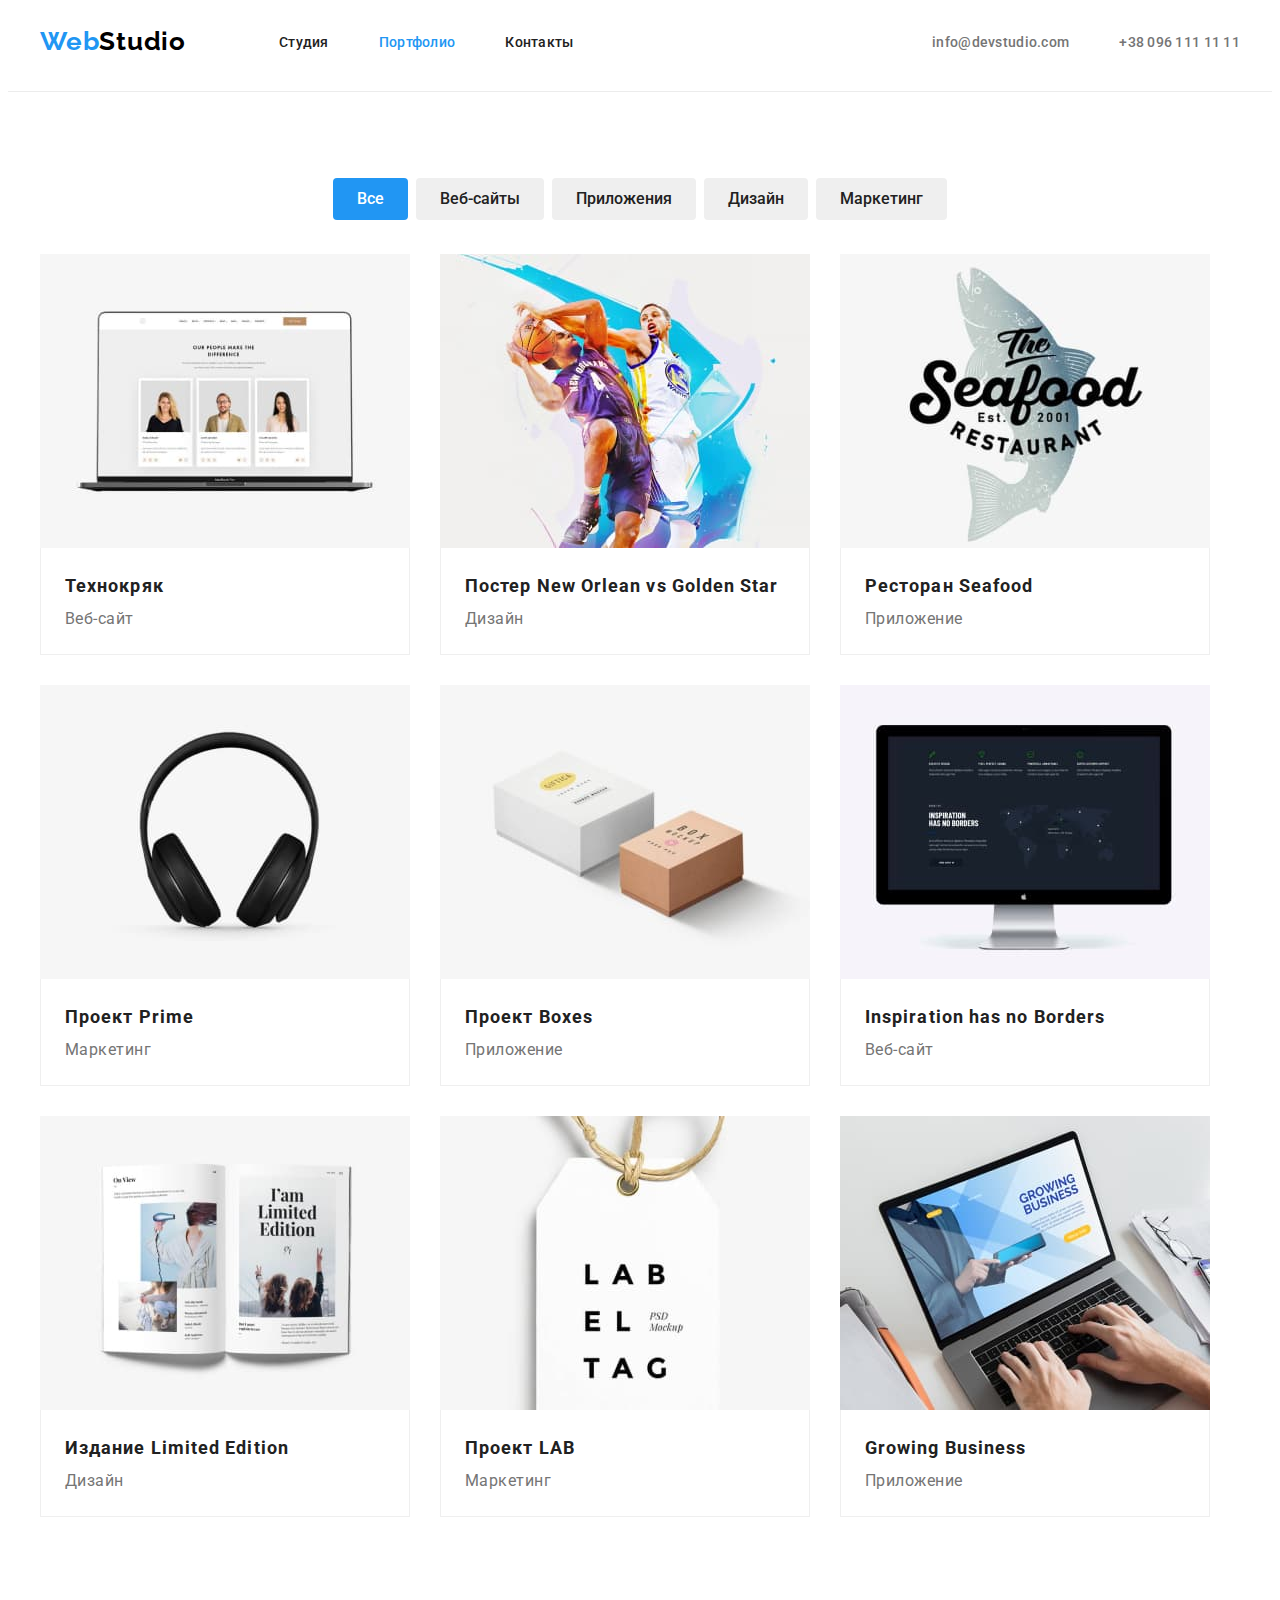
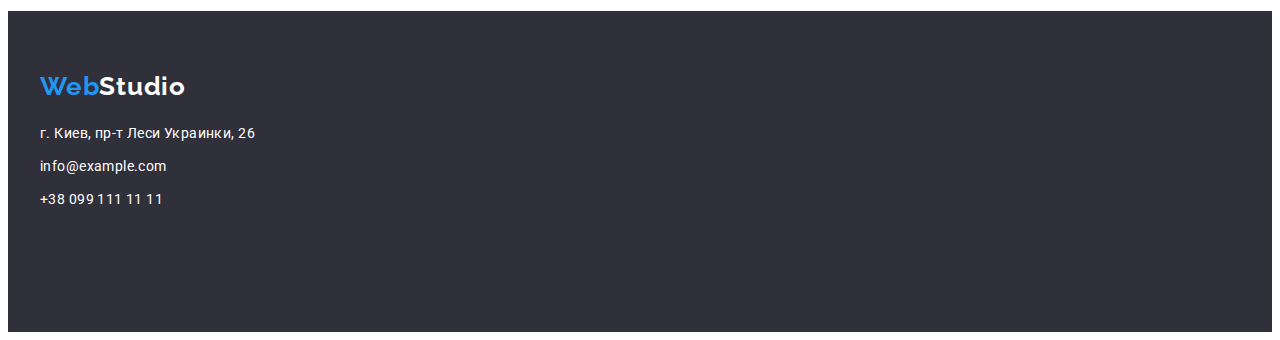
==== pornfolio.html @ 9b0b6c82 "add files" ====
<!DOCTYPE html>
<html lang="ru">

<head>
    <meta charset="UTF-8">
    <meta http-equiv="X-UA-Compatible" content="IE=edge">
    <meta name="viewport" content="width=device-width, initial-scale=1.0">
    <title>Web studio</title>
    <link rel="preconnect" href="https://fonts.gstatic.com">
    <link href="<link rel="preconnect" href="https://fonts.gstatic.com">
    <link href="https://fonts.googleapis.com/css2?family=Raleway:wght@700&family=Roboto:wght@400;500;700;900&display=swap" rel="stylesheet">
    <link rel="stylesheet" href="./css/styles.css">
</head>

<body>
    <header class="page-header">
        <div class="container page-header-container">
          <nav class="navigation">
             <a class="logo-link wd link" href="./index.html">Web<span class="letter">Studio</span></a>
             <ul class="menu-left list ">
                 <li class="menu-item">
                      <a class="menu-link link" href="./index.html">Студия</a>
                 </li>
                 <li class="menu-item">
                      <a class="menu-link current link" href="./index.html">Портфолио</a>
                 </li>
                 <li class="menu-item">
                     <a class="menu-link link" href="./index.html">Контакты</a>
                 </li>
             </ul>
          </nav>
          <ul class="menu-info list">
             <li class="menu-info-type">
                 <a class="info-address link" href="mailto:info@devstudio.com ">info@devstudio.com</a>
             </li>
             <li class="menu-info-type">
                 <a class="info-address link" href="tel:+380961111111">+38 096 111 11 11</a>
             </li>
          </ul>
        </div>
    </header>
    <main class="">
        <section class="all-section">
         <div class="container box">
             <ul class="filters list">
                 <li class="filter-type">
                     <button class="filter-link current" type="button">Все</button>
                 </li>
                 <li class="filter-type">
                     <button class="filter-link" type="button">Веб-сайты</button>
                 </li>
                 <li class="filter-type">
                     <button class="filter-link" type="button">Приложения</button>
                 </li>
                 <li class="filter-type">
                     <button class="filter-link" type="button">Дизайн</button>
                 </li>
                 <li class="filter-type">
                     <button class="filter-link" type="button">Маркетинг</button>
                 </li>
             </ul>
             <ul class="project list">
                  <li class="project-type">
                       <a class="project-itame link" href="">
                         <img class="type-picture" src="./imges2/site-work/img-6.jpg" alt="">
                         <div class="project-box">
                             <h3 class="project-name">Технокряк</h3>
                             <p class="project-filter">Веб-сайт</p>
                         </div>
                     </a>
                  </li>
                  <li class="project-type">
                       <a class="project-itame link" href="">
                         <img class="type-picture" src="./imges2/site-work/img-7.jpg" alt="">
                         <div class="project-box">
                             <h3 class="project-name">Постер <span lang="en">New Orlean vs Golden Star</span></h3>
                             <p class="project-filter">Дизайн</p>
                         </div>
                        </a>
                  </li>
                  <li class="project-type">
                       <a class="project-itame link" href="">
                         <img class="type-picture" src="./imges2/site-work/img-9.jpg" alt="">
                         <div class="project-box">
                             <h3 class="project-name">Ресторан <span lang="en">Seafood</span></h3>
                             <p class="project-filter">Приложение</p>
                         </div>
                        </a>
                  </li>
                  <li class="project-type"> 
                       <a class="project-itame link" href="">
                         <img class="type-picture" src="./imges2/site-work/img-10.jpg" alt="">
                         <div class="project-box">
                            <h3 class="project-name">Проект <span lang="en">Prime</span></h3>
                            <p class="project-filter">Маркетинг</p>
                         </div>
                        </a>
                  </li>
                 <li class="project-type">
                     <a class="project-itame link" href="">
                         <img class="type-picture" src="./imges2/site-work/img-11.jpg" alt="">
                         <div class="project-box">
                            <h3 class="project-name">Проект <span lang="en">Boxes</span></h3>
                            <p class="project-filter">Приложение</p>
                         </div>
                        </a>
                 </li>
                  <li class="project-type">
                      <a class="project-itame link" href="">
                          <img class="type-picture" src="./imges2/site-work/img-12.jpg" alt="">
                          <div class="project-box">
                             <h3 class="project-name" lang="en">Inspiration has no Borders</h3>
                             <p class="project-filter">Веб-сайт</p>
                          </div>
                        </a>
                  </li>
                  <li class="project-type">
                       <a class="project-itame link" href="">
                         <img class="type-picture" src="./imges2/site-work/img-13.jpg" alt="">
                         <div class="project-box">
                             <h3 class="project-name">Издание <span lang="en">Limited Edition</span></h3>
                             <p class="project-filter">Дизайн</p>
                         </div>
                        </a>
                  </li>
                  <li class="project-type">
                       <a class="project-itame link" href="">
                          <img class="type-picture" src="./imges2/site-work/img-14.jpg" alt="">
                          <div class="project-box">
                             <h3 class="project-name">Проект <span lang="en">LAB</span></h3>
                             <p class="project-filter">Маркетинг</p>
                            </div>
                        </a>
                  </li>
                  <li class="project-type">
                       <a class="project-itame link" href="">
                         <img class="type-picture" src="./imges2/site-work/img-15.jpg" alt="">
                         <div class="project-box">
                             <h3 class="project-name" lang="en">Growing Business</h3>
                             <p class="project-filter">Приложение</p>
                         </div>
                        </a>
                  </li>
             </ul>
            </div>
        </section>
    </main>

    <footer class="footer-link">
        <div class="container box">
         <nav class="footer-navigation">
             <a class="logo link" href="./index.html">Web<span class="letter-footer">Studio</span></a>
             <ul class="navigation-type list">
                 <li class="navigation-type-address">
                      <a class="type-address link" href="https://goo.gl/maps/59wte7JXXaXPMcsB8" target="_blank" rel="noopener noreferrer">г. Киев,
                         пр-т Леси Украинки, 26
                      </a>
                 </li>
                  <li class="navigation-type-address">
                     <a class="type-address link" href="mailto:info@example.com">info@example.com</a>
                  </li>
                 <li class="navigation-type-address">
                     <a class="type-address link"href="tel:+380991111111">+38 099 111 11 11</a>
                 </li>
             </ul>
         </nav>
        </div>
    </footer>
</body>

</html>
---- css/styles.css ----
:root {
  --main-font: "Roboto", sans-serif;
  --secondary-font: "Raleway", sans-serif;
  --accent-color: #2196f3;
  --text-accent-color: #212121;
  --border-color: #ececec;
  --border-portfolio-color: #eeee;
}
h1,
h2,
h3,
h4,
h5,
h6,
p {
  margin-top: 0;
  margin-bottom: 0;
}
ul,
ol {
  margin-top: 0;
  margin-bottom: 0;
  padding-left: 0;
  margin: 0;
  padding: 0;
}
img {
  display: block;
  max-width: 100%;
}
.container {
  width: 1200px;
  margin: 0 auto;
  padding-left: 15px;
  padding-right: 15px;
  /* display: flex;*/
}
.list {
  list-style: none;
}
.link {
  text-decoration: none;
}
body {
  font-family: var(--main-font);
  font-weight: 700;
}

/*---Header---*/
.box {
  display: block;
}
.page-header-container {
  display: flex;
  align-items: center;
}
.page-header {
  border-bottom: 1px solid var(--border-color);
}
.page-header.container {
  display: block;
  align-items: center;
}
.navigation {
  display: flex;
  align-items: center;
}
.menu {
  display: flex;
  align-items: center;
}

.navigation.logo-link {
  margin-right: 93px;
}
.logo-link {
  font-family: var(--secondary-font);
  font-size: 26px;
  line-height: 1.19;
  letter-spacing: 0.03em;
  text-align: left;
  color: var(--accent-color);
  padding-top: 24px;
  padding-bottom: 25px;
  margin-right: 93px;
}

.menu-item:not(:last-child) {
  margin-right: 50px;
}
.letter {
  color: black;
}

.menu-link {
  font-weight: 500;
  font-size: 14px;
  line-height: 1.14;
  letter-spacing: 0.02em;
  text-align: left;
  color: var(--text-accent-color);
  padding-top: 32px;
  padding-bottom: 32px;
}
.menu-link:hover,
.menu-link:focus {
  color: var(--accent-color);
}
.menu-link.current {
  color: var(--accent-color);
}
.menu-address {
  display: flex;
  margin-left: auto;
  padding-top: 32px;
  padding-bottom: 32px;
}
.menu-info-type:not(:last-child) {
  margin-right: 50px;
}

.info-address {
  font-weight: 500;
  font-size: 14px;
  line-height: 1.14;
  letter-spacing: 0.02em;
  text-align: left;
  color: #757575;
  padding-top: 32px;
  padding-bottom: 32px;
}
.info-address:hover,
.info-address:focus {
  color: var(--accent-color);
}
/*Шапка*/
.hat-team {
  background-color: #2f303a;
  max-width: 1600px;
  padding-top: 200px;
  padding-bottom: 200px;
  text-align: center;
  /*margin-bottom: 94px;*/
}

.hat-item {
  background-color: #2f303a;
  text-align: center;
}

.hat-type {
  font-weight: 900;
  font-size: 44px;
  line-height: 1.36;
  letter-spacing: 0.06em;
  text-align: center;
  text-transform: uppercase;
  color: #ffffff;
  width: 696px;
  margin: 0 auto;
  margin-bottom: 30px;
}
.model-btm {
  font-family: inherit;
  font-size: 16px;
  line-height: 1.88;
  letter-spacing: 0.06em;
  text-align: center;
  cursor: pointer;
  color: #ffffff;
  background-color: #2196f3;
  border-color: transparent;
  border-radius: 4px;
  padding: 6px 22px;
}
.model-btm:hover,
.model-btm:focus {
  background-color: var(--accent-color);
  color: #ffff;
}
/*Особености*/
.reature-type {
  display: flex;
}
.reature-item {
  padding-top: 94px;
}
.name-link {
  font-size: 14px;
  line-height: 1.14;
  letter-spacing: 0.03em;
  text-align: left;
  text-transform: uppercase;
  margin-bottom: 10px;
  color: var(--text-accent-color);
}
.text-link {
  font-weight: 400;
  font-size: 14px;
  line-height: 1.71;
  letter-spacing: 0.03em;
  text-align: left;
  color: #757575;
}
.reature-item-type + .reature-item-type {
  margin-left: 30px;
}
.reature-item-type {
  width: 270px;
}
/*Чем мы занимаемся*/
.work-item {
  padding-top: 94px;
  padding-bottom: 94px;
}
.title {
  font-size: 36px;
  line-height: 1.17;
  letter-spacing: 0.03em;
  text-align: center;
  color: var(--text-accent-color);
  margin-bottom: 50px;
}
.work-picture {
  height: 294px;
  width: 370px;
  left: 615px;
  top: 1061px;
  border-radius: 0px;
}
.work-img {
  display: flex;
}
.work-img-picture + .work-img-picture {
  margin-left: 30px;
}

/*Наша команда*/
.our-team {
  background-color: #f5f4fa;
  margin-bottom: 29px;
  padding-top: 94px;
  /* padding-bottom: 94px;*/
}
.team-person {
  display: flex;
  padding-bottom: 90px;
}
.team-item {
  background-color: #ffffff;
  box-shadow: 0px 4px 4px 0px #00000040;
  border-radius: 0px 0px 4px 4px;
}
.team-item + .team-item {
  margin-left: 30px;
}
.name-worker {
  font-weight: 500;
  font-size: 16px;
  line-height: 1.19;
  letter-spacing: 0.03em;
  text-align: center;
  color: var(--text-accent-color);
  margin-bottom: 10px;
}
.profession {
  font-weight: 400;
  font-size: 16px;
  line-height: 19px;
  letter-spacing: 0.03em;
  text-align: center;
  color: #757575;
  /*margin-bottom: 16px;*/
}
.team-picture {
  height: 260px;
  width: 270px;
  left: 815px;
  top: 1635px;
  border-radius: 0px;
}
.item-box {
  padding-top: 30px;
  padding-bottom: 30px;
  padding-left: 32px;
  padding-right: 32px;
}
/*Footer*/
.footer-link {
  background: #2f303a;
  padding: 60px 0;
}
.footer-link .logo-link {
  margin-bottom: 20px;
  display: block;
}

.logo {
  font-family: var(--secondary-font);
  font-size: 26px;
  line-height: 1.19;
  letter-spacing: 0.03em;
  text-align: left;
  color: var(--accent-color);
  padding-top: 60px;
  margin-bottom: 20px;
}
.navigation-type-address + .navigation-type-address {
  margin-top: 9px;
}
.type-address {
  font-weight: 400;
  font-size: 14px;
  line-height: 1.71;
  letter-spacing: 0.03em;
  text-align: left;
  color: #ffff;
}
.type-address:hover,
.type-address:focus {
  color: rgb(178, 187, 204);
}
.letter-footer {
  color: #ffffff;
}
/*===========Portfolio===========*/
/*button filters*/
.all-section {
  padding-top: 86px;
  padding-bottom: 94px;
}
.wd {
  padding-top: 16px;
  padding-bottom: 33px;
}
.footer-navigation {
  display: block;
  align-items: center;
}
.navigation-type {
  padding-top: 20px;
  padding-bottom: 60px;
}
.menu-left {
  display: flex;
  align-items: center;
  padding-top: 24px;
  padding-bottom: 40px;
}
.menu-info {
  padding-top: 24px;
  padding-bottom: 40px;
  display: flex;
  margin-left: auto;
}
.filters {
  display: flex;
  justify-content: center;
  margin-bottom: 34px;
}
.filter-type:not(:last-child) {
  margin-right: 8px;
}
.project {
  display: flex;
  flex-wrap: wrap;
  margin-left: -30px;
  margin-top: -30px;
}
.project-type {
  margin-left: 30px;
  margin-top: 30px;
}
.project-box {
  padding-left: 24px;
  padding-right: 24px;
  padding-top: 20px;
  padding-bottom: 20px;
  border: 1px solid var(--border-portfolio-color);
  border-top: none;
}
.filter-link {
  font-family: inherit;
  font-size: 16px;
  font-weight: 500;
  line-height: 1.63;
  text-align: center;
  color: #212121;
  border-color: transparent;
  border-radius: 4px;
  padding: 6px 22px;
}
.filter-link:hover,
.filter-link:focus {
  background-color: var(--accent-color);
  color: #ffff;
  box-shadow: 0px 4px 4px 0px #00000040;
}

.filter-link.current {
  background-color: var(--accent-color);
  color: #ffff;
}
/* Project object*/
.project-name {
  font-size: 18px;
  line-height: 2;
  letter-spacing: 0.06em;
  color: var(--text-accent-color);
}
.project-filter {
  font-weight: 400;
  font-size: 16px;
  line-height: 1.88;
  letter-spacing: 0.03em;
  text-align: left;
  color: #757575;
}
.type-picture {
  height: 294px;
  width: 370px;
  left: 215px;
  top: 262px;
}
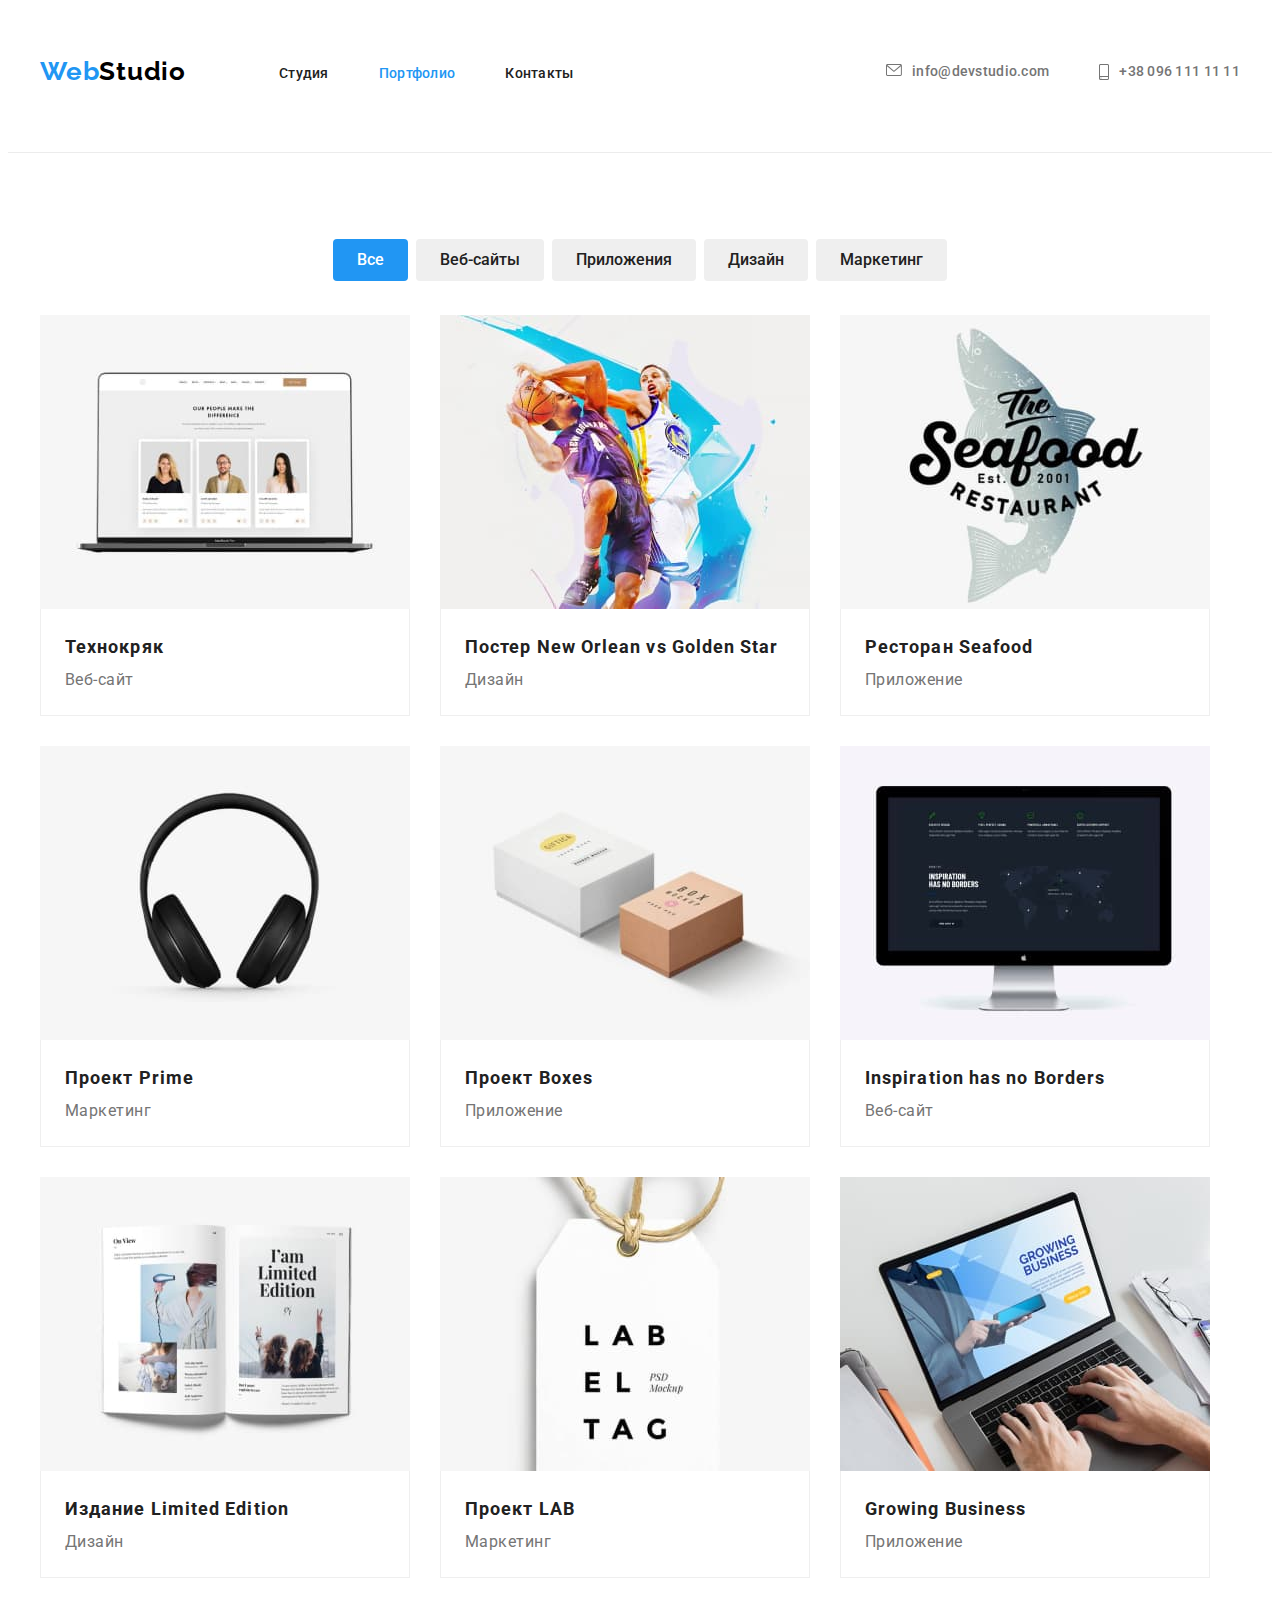
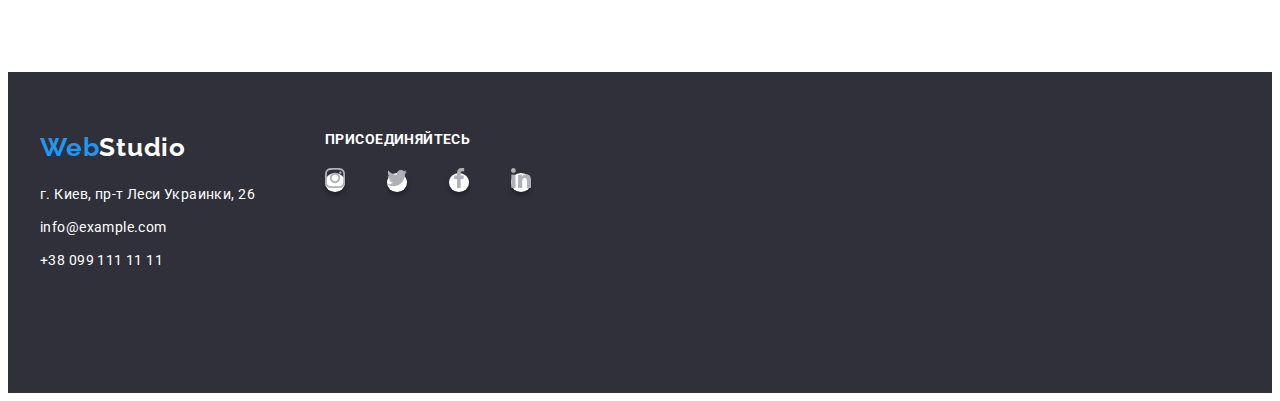
==== commit 0b731fce: "add files" ====
--- a/pornfolio.html
+++ b/pornfolio.html
@@ -31,17 +31,25 @@
           </nav>
           <ul class="menu-info list">
              <li class="menu-info-type">
-                 <a class="info-address link" href="mailto:info@devstudio.com ">info@devstudio.com</a>
+                  <a class="info-address link" href="mailto:info@devstudio.com ">
+                     <svg class="header-icon-web">
+                         <use href="./imges/name-icon/symbol-defs.svg#icon-envelope" width="16" height="12"></use>
+                     </svg>
+                      info@devstudio.com</a>
              </li>
              <li class="menu-info-type">
-                 <a class="info-address link" href="tel:+380961111111">+38 096 111 11 11</a>
+                 <a class="info-address link" href="tel:+380961111111">
+                     <svg class="header-icon-mob">
+                         <use href="./imges/name-icon/symbol-defs.svg#icon-smartphone" width="10" height="16"></use>
+                     </svg>
+                +38 096 111 11 11</a>
              </li>
           </ul>
         </div>
     </header>
     <main class="">
         <section class="all-section">
-         <div class="container box">
+         <div class="container">
              <ul class="filters list">
                  <li class="filter-type">
                      <button class="filter-link current" type="button">Все</button>
@@ -147,24 +155,59 @@
     </main>
 
     <footer class="footer-link">
-        <div class="container box">
-         <nav class="footer-navigation">
-             <a class="logo link" href="./index.html">Web<span class="letter-footer">Studio</span></a>
-             <ul class="navigation-type list">
-                 <li class="navigation-type-address">
-                      <a class="type-address link" href="https://goo.gl/maps/59wte7JXXaXPMcsB8" target="_blank" rel="noopener noreferrer">г. Киев,
-                         пр-т Леси Украинки, 26
+        <div class="container footer-container">
+         <div class="box-work footer-block">
+             <nav class="footer-navigation">
+                 <a class="logo link" href="./index.html">Web<span class="letter-footer">Studio</span></a>
+                 <ul class="navigation-type list">
+                     <li class="navigation-type-address">
+                         <a class="type-address link" href="https://goo.gl/maps/59wte7JXXaXPMcsB8" target="_blank" rel="noopener noreferrer">г. Киев,
+                             пр-т Леси Украинки, 26
+                         </a>
+                     </li>
+                      <li class="navigation-type-address">
+                          <a class="type-address link" href="mailto:info@example.com">info@example.com</a>
+                     </li>
+                     <li class="navigation-type-address">
+                         <a class="type-address link"href="tel:+380991111111">+38 099 111 11 11</a>
+                     </li>
+                 </ul>
+             </nav>
+         </div>
+          <div class="box-work">
+              <p class="footer-name">Присоединяйтесь</p>
+              <ul class="web-item">
+                 <li class="web-address list">
+                     <a href="" class="web-icon">
+                          <svg class="web-icon-top">
+                             <use href="./imges/icon/sprite.svg#instagram"></use>
+                          </svg>
+                     </a>
+                 </li>
+                 <li class="web-address list">
+                     <a href="" class="web-icon">
+                         <svg class="web-icon-top">
+                              <use href="./imges/icon/sprite.svg#twitter"></use>
+                         </svg>
+                     </a>
+                 </li>
+                 <li class="web-address list">
+                      <a href="" class="web-icon">
+                         <svg class="web-icon-top">
+                             <use href="./imges/icon/sprite.svg#facebook"></use>
+                         </svg>
                       </a>
                  </li>
-                  <li class="navigation-type-address">
-                     <a class="type-address link" href="mailto:info@example.com">info@example.com</a>
-                  </li>
-                 <li class="navigation-type-address">
-                     <a class="type-address link"href="tel:+380991111111">+38 099 111 11 11</a>
-                 </li>
-             </ul>
-         </nav>
+                 <li class="web-address list">
+                      <a href="" class="web-icon">
+                          <svg class="web-icon-top">
+                              <use href="./imges/icon/sprite.svg#linkedin"></use>
+                          </svg>
+                      </a>
+                 </li>
+             </ul>
         </div>
+     </div>
     </footer>
 </body>
 
--- a/css/styles.css
+++ b/css/styles.css
@@ -47,8 +47,13 @@
 }
 
 /*---Header---*/
+
 .box {
+  display: flex;
+}
+.box-work {
   display: block;
+  /* margin-right: 70px;*/
 }
 .page-header-container {
   display: flex;
@@ -120,12 +125,14 @@
 }
 
 .info-address {
+  display: flex;
   font-weight: 500;
   font-size: 14px;
   line-height: 1.14;
   letter-spacing: 0.02em;
-  text-align: left;
+  /* text-align: left;*/
   color: #757575;
+  fill: #757575;
   padding-top: 32px;
   padding-bottom: 32px;
 }
@@ -133,18 +140,41 @@
 .info-address:focus {
   color: var(--accent-color);
 }
+.header-icon-web {
+  height: 12px;
+  width: 16px;
+  left: 1052px;
+  top: 34px;
+  border-radius: 0px;
+  margin-right: 10px;
+  fill: currentColor;
+}
+
+.header-icon-mob {
+  height: 16px;
+  width: 10px;
+  left: 1243px;
+  top: 32px;
+  border-radius: 0px;
+  margin-right: 10px;
+}
 /*Шапка*/
 .hat-team {
-  background-color: #2f303a;
+  background-color: #c4c4c4;
   max-width: 1600px;
   padding-top: 200px;
   padding-bottom: 200px;
   text-align: center;
-  /*margin-bottom: 94px;*/
+  background-image: linear-gradient(
+      rgba(47, 48, 58, 0.4),
+      rgba(47, 48, 58, 0.4)
+    ),
+    url(../imges/hero/bg.jpg);
+  )background-size: cover;
 }
 
 .hat-item {
-  background-color: #2f303a;
+  /*background-color: #2f303a;*/
   text-align: center;
 }
 
@@ -209,6 +239,12 @@
   width: 270px;
 }
 /*Чем мы занимаемся*/
+.jpg-name {
+  width: 270px;
+  border-radius: 4px;
+  margin-bottom: 30px;
+}
+
 .work-item {
   padding-top: 94px;
   padding-bottom: 94px;
@@ -236,11 +272,43 @@
 }
 
 /*Наша команда*/
+.footer-block {
+  margin-right: 70px;
+}
+
+.web-icon {
+  height: 44px;
+  width: 44px;
+  border-radius: 100%;
+
+  background-color: #ffffff;
+  background-position: center;
+  background-repeat: no-repeat;
+  box-shadow: 0px 4px 4px rgba(0, 0, 0, 0.25);
+}
+.web-icon:hover,
+.web-icon:focus {
+  background-color: var(--accent-color);
+}
+.web-icon.current {
+  color: var(--accent-color);
+}
+.web-item {
+  display: flex;
+  width: 206px;
+  justify-content: space-between;
+  padding-top: 16px;
+  padding-bottom: 30px;
+}
+.web-icon-top {
+  height: 20px;
+  width: 20px;
+  border-radius: 50%px;
+}
 .our-team {
   background-color: #f5f4fa;
   margin-bottom: 29px;
   padding-top: 94px;
-  /* padding-bottom: 94px;*/
 }
 .team-person {
   display: flex;
@@ -285,16 +353,76 @@
   padding-left: 32px;
   padding-right: 32px;
 }
+/*Наши клиенты*/
+.our-client {
+  margin-bottom: 94px;
+}
+.client-link {
+  height: 92px;
+  width: 170px;
+  border: 1px solid #afb1b8;
+  border-radius: 4px;
+}
+.client-link:not(:last-child) {
+  margin-right: 30px;
+}
+.client-item:hover,
+.client-item:focus {
+  background-color: var(--accent-color);
+  border-color: var(--accent-color);
+}
+.client-name {
+  font-size: 36px;
+  line-height: 1.17;
+  letter-spacing: 0.03em;
+  text-align: center;
+  color: var(--text-accent-color);
+  margin-bottom: 50px;
+}
+.client-type {
+  display: flex;
+}
+
+.client-item {
+  display: flex;
+  justify-content: center;
+  align-items: center;
+  height: 60px;
+  width: 106px;
+  margin: 16px 32px;
+}
+
+.client-svg {
+  background-position: 16px 32px;
+  height: 41px;
+  justify-content: center;
+  align-items: center;
+  padding-left: 30px;
+}
+.client-svg-left {
+  padding-left: 10px;
+}
+
 /*Footer*/
+.footer-link-box {
+  margin-right: 70px;
+}
 .footer-link {
   background: #2f303a;
   padding: 60px 0;
+  display: flex;
 }
 .footer-link .logo-link {
   margin-bottom: 20px;
   display: block;
 }
-
+.footer-name {
+  font-size: 14px;
+  line-height: 1.14;
+  letter-spacing: 0.03em;
+  text-transform: uppercase;
+  color: #ffff;
+}
 .logo {
   font-family: var(--secondary-font);
   font-size: 26px;
@@ -323,8 +451,15 @@
 .letter-footer {
   color: #ffffff;
 }
+.web-item {
+  padding-top: 20px;
+}
+
 /*===========Portfolio===========*/
 /*button filters*/
+.footer-container {
+  display: flex;
+}
 .all-section {
   padding-top: 86px;
   padding-bottom: 94px;
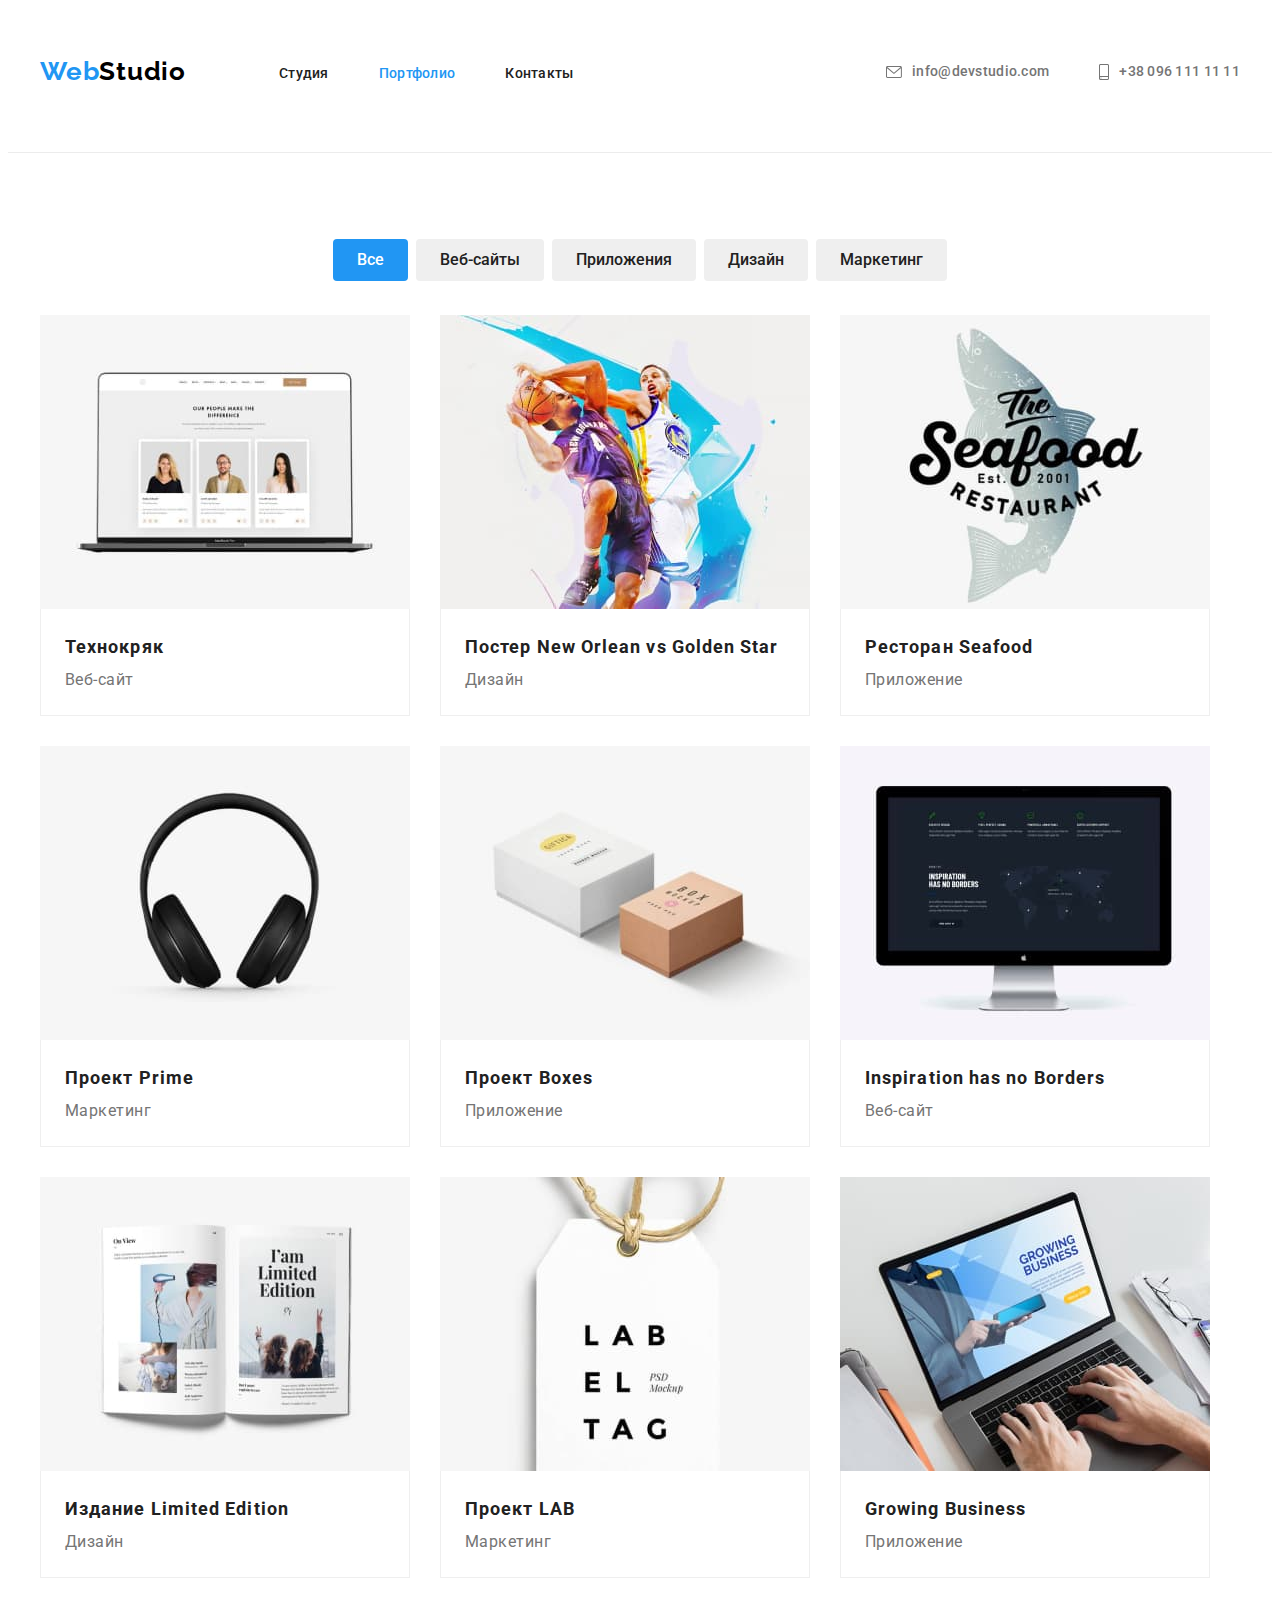
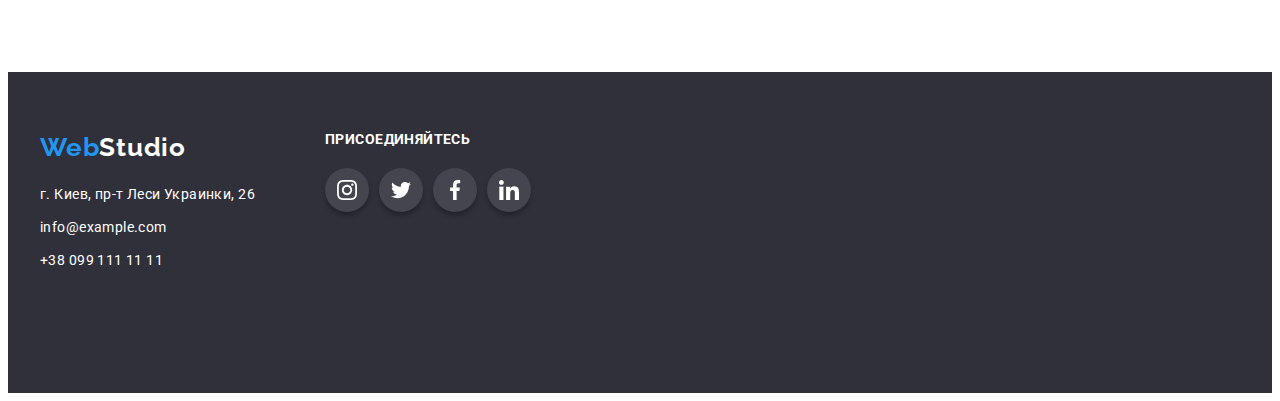
==== commit fe1967a3: "add files" ====
--- a/pornfolio.html
+++ b/pornfolio.html
@@ -69,7 +69,7 @@
              </ul>
              <ul class="project list">
                   <li class="project-type">
-                       <a class="project-itame link" href="">
+                       <a class="project-itam link" href="">
                          <img class="type-picture" src="./imges2/site-work/img-6.jpg" alt="">
                          <div class="project-box">
                              <h3 class="project-name">Технокряк</h3>
@@ -78,7 +78,7 @@
                      </a>
                   </li>
                   <li class="project-type">
-                       <a class="project-itame link" href="">
+                       <a class="project-itam link" href="">
                          <img class="type-picture" src="./imges2/site-work/img-7.jpg" alt="">
                          <div class="project-box">
                              <h3 class="project-name">Постер <span lang="en">New Orlean vs Golden Star</span></h3>
@@ -87,7 +87,7 @@
                         </a>
                   </li>
                   <li class="project-type">
-                       <a class="project-itame link" href="">
+                       <a class="project-itam link" href="">
                          <img class="type-picture" src="./imges2/site-work/img-9.jpg" alt="">
                          <div class="project-box">
                              <h3 class="project-name">Ресторан <span lang="en">Seafood</span></h3>
@@ -96,7 +96,7 @@
                         </a>
                   </li>
                   <li class="project-type"> 
-                       <a class="project-itame link" href="">
+                       <a class="project-itam link" href="">
                          <img class="type-picture" src="./imges2/site-work/img-10.jpg" alt="">
                          <div class="project-box">
                             <h3 class="project-name">Проект <span lang="en">Prime</span></h3>
@@ -105,7 +105,7 @@
                         </a>
                   </li>
                  <li class="project-type">
-                     <a class="project-itame link" href="">
+                     <a class="project-itam link" href="">
                          <img class="type-picture" src="./imges2/site-work/img-11.jpg" alt="">
                          <div class="project-box">
                             <h3 class="project-name">Проект <span lang="en">Boxes</span></h3>
@@ -114,7 +114,7 @@
                         </a>
                  </li>
                   <li class="project-type">
-                      <a class="project-itame link" href="">
+                      <a class="project-itam link" href="">
                           <img class="type-picture" src="./imges2/site-work/img-12.jpg" alt="">
                           <div class="project-box">
                              <h3 class="project-name" lang="en">Inspiration has no Borders</h3>
@@ -123,7 +123,7 @@
                         </a>
                   </li>
                   <li class="project-type">
-                       <a class="project-itame link" href="">
+                       <a class="project-itam link" href="">
                          <img class="type-picture" src="./imges2/site-work/img-13.jpg" alt="">
                          <div class="project-box">
                              <h3 class="project-name">Издание <span lang="en">Limited Edition</span></h3>
@@ -132,7 +132,7 @@
                         </a>
                   </li>
                   <li class="project-type">
-                       <a class="project-itame link" href="">
+                       <a class="project-itam link" href="">
                           <img class="type-picture" src="./imges2/site-work/img-14.jpg" alt="">
                           <div class="project-box">
                              <h3 class="project-name">Проект <span lang="en">LAB</span></h3>
@@ -141,7 +141,7 @@
                         </a>
                   </li>
                   <li class="project-type">
-                       <a class="project-itame link" href="">
+                       <a class="project-itam link" href="">
                          <img class="type-picture" src="./imges2/site-work/img-15.jpg" alt="">
                          <div class="project-box">
                              <h3 class="project-name" lang="en">Growing Business</h3>
@@ -178,29 +178,29 @@
               <p class="footer-name">Присоединяйтесь</p>
               <ul class="web-item">
                  <li class="web-address list">
-                     <a href="" class="web-icon">
-                          <svg class="web-icon-top">
+                     <a href="" class="web-icon icon-footer">
+                          <svg class="web-icon-top web-icon-top-footer">
                              <use href="./imges/icon/sprite.svg#instagram"></use>
                           </svg>
                      </a>
                  </li>
                  <li class="web-address list">
-                     <a href="" class="web-icon">
-                         <svg class="web-icon-top">
+                     <a href="" class="web-icon icon-footer">
+                         <svg class="web-icon-top web-icon-top-footer">
                               <use href="./imges/icon/sprite.svg#twitter"></use>
                          </svg>
                      </a>
                  </li>
                  <li class="web-address list">
-                      <a href="" class="web-icon">
-                         <svg class="web-icon-top">
+                      <a href="" class="web-icon icon-footer">
+                         <svg class="web-icon-top web-icon-top-footer">
                              <use href="./imges/icon/sprite.svg#facebook"></use>
                          </svg>
                       </a>
                  </li>
                  <li class="web-address list">
-                      <a href="" class="web-icon">
-                          <svg class="web-icon-top">
+                      <a href="" class="web-icon icon-footer">
+                          <svg class="web-icon-top web-icon-top-footer">
                               <use href="./imges/icon/sprite.svg#linkedin"></use>
                           </svg>
                       </a>
--- a/css/styles.css
+++ b/css/styles.css
@@ -110,6 +110,7 @@
 .menu-link:hover,
 .menu-link:focus {
   color: var(--accent-color);
+  fill: var(--accent-color);
 }
 .menu-link.current {
   color: var(--accent-color);
@@ -117,8 +118,8 @@
 .menu-address {
   display: flex;
   margin-left: auto;
-  padding-top: 32px;
-  padding-bottom: 32px;
+  /*padding-top: 32px;
+  padding-bottom: 32px;*/
 }
 .menu-info-type:not(:last-child) {
   margin-right: 50px;
@@ -130,7 +131,7 @@
   font-size: 14px;
   line-height: 1.14;
   letter-spacing: 0.02em;
-  /* text-align: left;*/
+  align-items: center;
   color: #757575;
   fill: #757575;
   padding-top: 32px;
@@ -157,6 +158,7 @@
   top: 32px;
   border-radius: 0px;
   margin-right: 10px;
+  fill: currentColor;
 }
 /*Шапка*/
 .hat-team {
@@ -241,6 +243,11 @@
 /*Чем мы занимаемся*/
 .jpg-name {
   width: 270px;
+  height: 120px;
+  background-color: #f5f4fa;
+  display: flex;
+  align-items: center;
+  justify-content: center;
   border-radius: 4px;
   margin-bottom: 30px;
 }
@@ -280,6 +287,9 @@
   height: 44px;
   width: 44px;
   border-radius: 100%;
+  display: flex;
+  align-items: center;
+  justify-content: center;
 
   background-color: #ffffff;
   background-position: center;
@@ -290,6 +300,14 @@
 .web-icon:focus {
   background-color: var(--accent-color);
 }
+.web-icon:hover .web-icon-top,
+.web-icon:focus .web-icon-top {
+  fill: var(--accent-color);
+}
+.web-icon:hover .web-icon-top-footer,
+.web-icon:focus .web-icon-top-footer {
+  fill: #ffffff;
+}
 .web-icon.current {
   color: var(--accent-color);
 }
@@ -297,13 +315,13 @@
   display: flex;
   width: 206px;
   justify-content: space-between;
-  padding-top: 16px;
-  padding-bottom: 30px;
+  padding-top: 20px;
 }
 .web-icon-top {
   height: 20px;
   width: 20px;
   border-radius: 50%px;
+  fill: #afb1b8;
 }
 .our-team {
   background-color: #f5f4fa;
@@ -338,7 +356,6 @@
   letter-spacing: 0.03em;
   text-align: center;
   color: #757575;
-  /*margin-bottom: 16px;*/
 }
 .team-picture {
   height: 260px;
@@ -368,8 +385,11 @@
 }
 .client-item:hover,
 .client-item:focus {
-  background-color: var(--accent-color);
   border-color: var(--accent-color);
+}
+.client-item:hover .client-svg,
+.client-item:focus .client-svg {
+  fill: var(--accent-color);
 }
 .client-name {
   font-size: 36px;
@@ -389,7 +409,10 @@
   align-items: center;
   height: 60px;
   width: 106px;
-  margin: 16px 32px;
+  height: 92px;
+  width: 170px;
+  border: 1px solid #afb1b8;
+  border-radius: 4px;
 }
 
 .client-svg {
@@ -397,10 +420,7 @@
   height: 41px;
   justify-content: center;
   align-items: center;
-  padding-left: 30px;
-}
-.client-svg-left {
-  padding-left: 10px;
+  fill: #afb1b8;
 }
 
 /*Footer*/
@@ -454,7 +474,13 @@
 .web-item {
   padding-top: 20px;
 }
-
+.icon-footer {
+  background: rgba(255, 255, 255, 0.1);
+  box-shadow: 0px 4px 4px rgba(0, 0, 0, 0.25);
+}
+.web-icon-top-footer {
+  fill: #ffffff;
+}
 /*===========Portfolio===========*/
 /*button filters*/
 .footer-container {
@@ -506,6 +532,11 @@
   margin-left: 30px;
   margin-top: 30px;
 }
+.project-itam:hover,
+.project-itam:focus {
+  box-shadow: 0px 4px 4px 0px, rgba(0, 0, 0, 0.25);
+}
+
 .project-box {
   padding-left: 24px;
   padding-right: 24px;
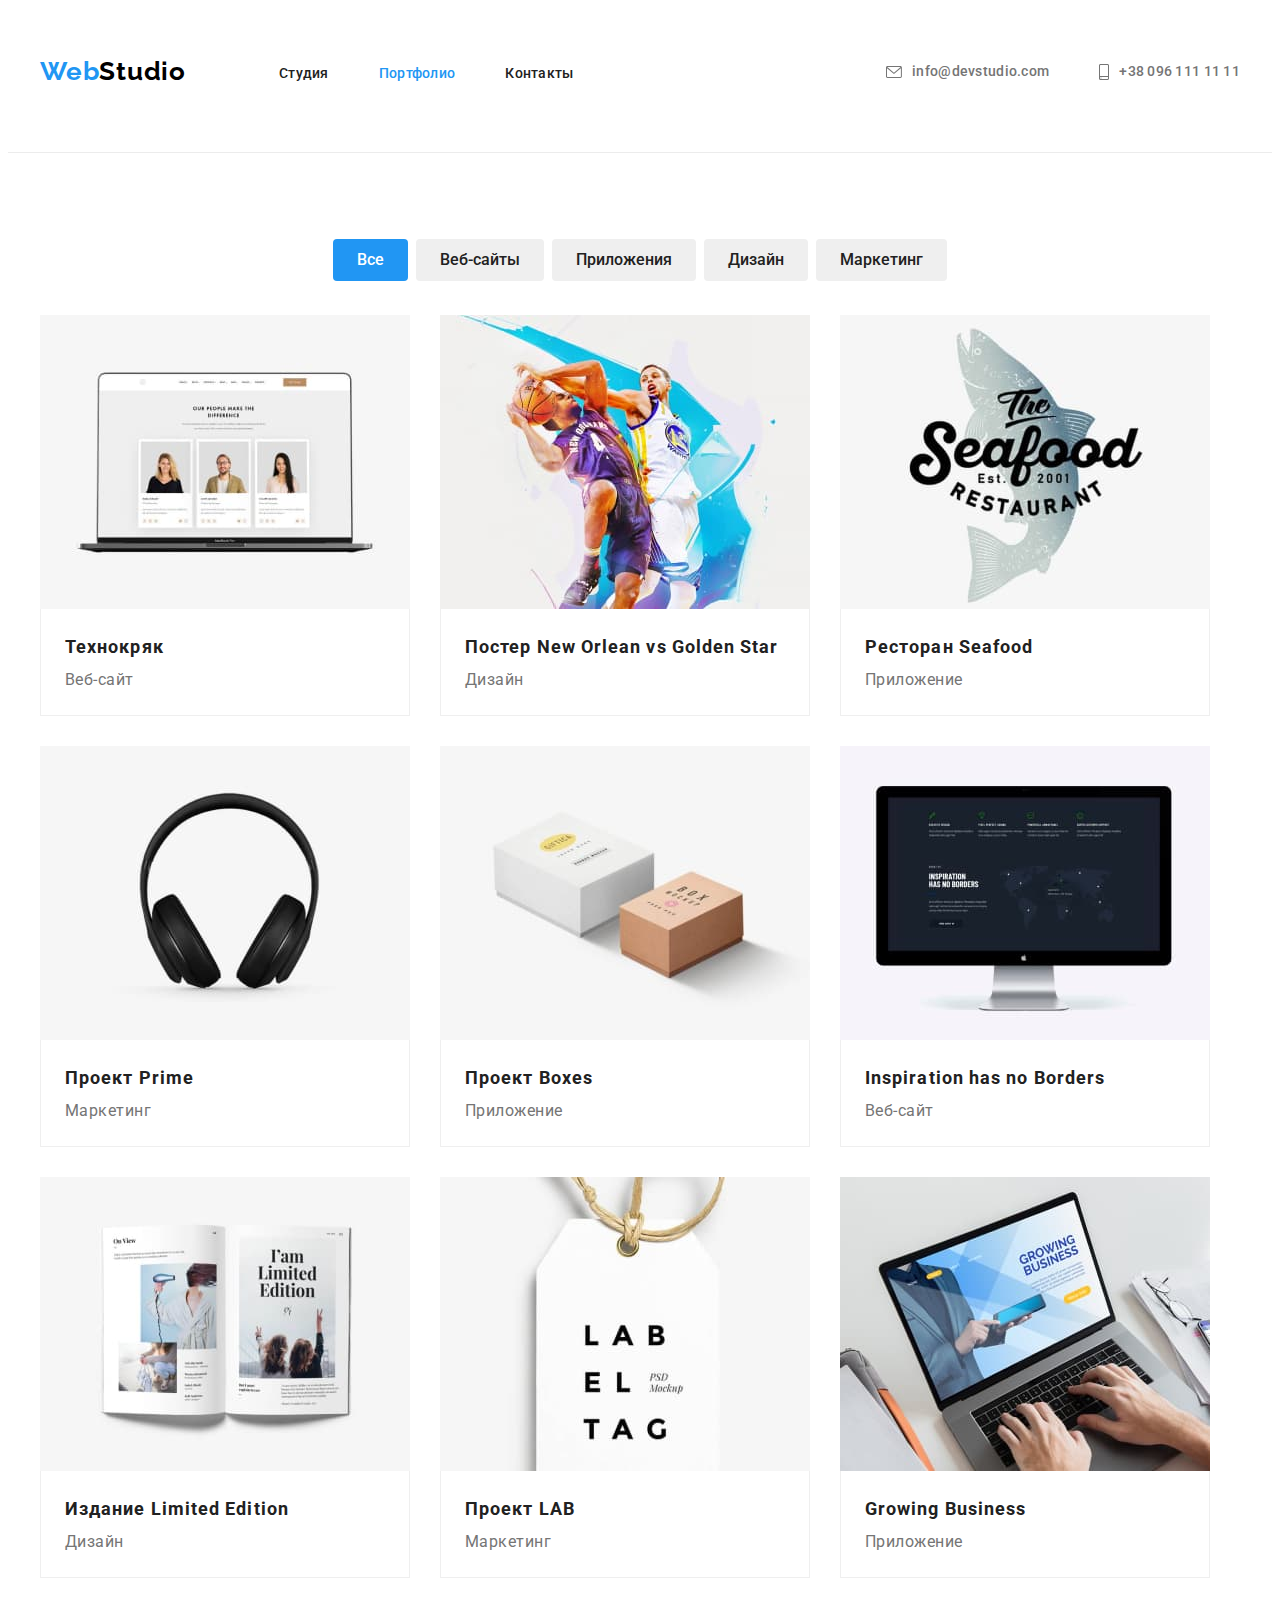
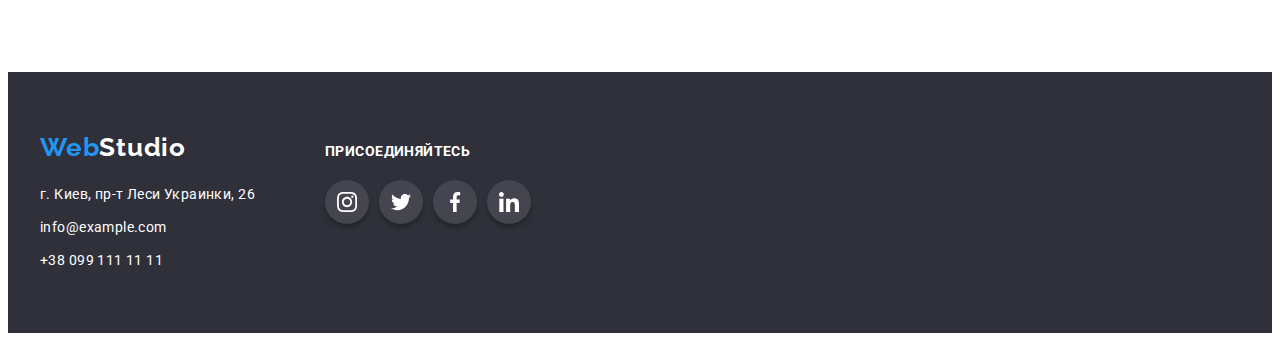
==== commit dbfb2bb7: "add files" ====
--- a/pornfolio.html
+++ b/pornfolio.html
@@ -69,7 +69,7 @@
              </ul>
              <ul class="project list">
                   <li class="project-type">
-                       <a class="project-itam link" href="">
+                       <a class="project-item link" href="">
                          <img class="type-picture" src="./imges2/site-work/img-6.jpg" alt="">
                          <div class="project-box">
                              <h3 class="project-name">Технокряк</h3>
@@ -78,7 +78,7 @@
                      </a>
                   </li>
                   <li class="project-type">
-                       <a class="project-itam link" href="">
+                       <a class="project-item link" href="">
                          <img class="type-picture" src="./imges2/site-work/img-7.jpg" alt="">
                          <div class="project-box">
                              <h3 class="project-name">Постер <span lang="en">New Orlean vs Golden Star</span></h3>
@@ -87,7 +87,7 @@
                         </a>
                   </li>
                   <li class="project-type">
-                       <a class="project-itam link" href="">
+                       <a class="project-item link" href="">
                          <img class="type-picture" src="./imges2/site-work/img-9.jpg" alt="">
                          <div class="project-box">
                              <h3 class="project-name">Ресторан <span lang="en">Seafood</span></h3>
@@ -96,7 +96,7 @@
                         </a>
                   </li>
                   <li class="project-type"> 
-                       <a class="project-itam link" href="">
+                       <a class="project-item link" href="">
                          <img class="type-picture" src="./imges2/site-work/img-10.jpg" alt="">
                          <div class="project-box">
                             <h3 class="project-name">Проект <span lang="en">Prime</span></h3>
@@ -105,7 +105,7 @@
                         </a>
                   </li>
                  <li class="project-type">
-                     <a class="project-itam link" href="">
+                     <a class="project-item link" href="">
                          <img class="type-picture" src="./imges2/site-work/img-11.jpg" alt="">
                          <div class="project-box">
                             <h3 class="project-name">Проект <span lang="en">Boxes</span></h3>
@@ -114,7 +114,7 @@
                         </a>
                  </li>
                   <li class="project-type">
-                      <a class="project-itam link" href="">
+                      <a class="project-item link" href="">
                           <img class="type-picture" src="./imges2/site-work/img-12.jpg" alt="">
                           <div class="project-box">
                              <h3 class="project-name" lang="en">Inspiration has no Borders</h3>
@@ -123,7 +123,7 @@
                         </a>
                   </li>
                   <li class="project-type">
-                       <a class="project-itam link" href="">
+                       <a class="project-item link" href="">
                          <img class="type-picture" src="./imges2/site-work/img-13.jpg" alt="">
                          <div class="project-box">
                              <h3 class="project-name">Издание <span lang="en">Limited Edition</span></h3>
@@ -132,7 +132,7 @@
                         </a>
                   </li>
                   <li class="project-type">
-                       <a class="project-itam link" href="">
+                       <a class="project-item link" href="">
                           <img class="type-picture" src="./imges2/site-work/img-14.jpg" alt="">
                           <div class="project-box">
                              <h3 class="project-name">Проект <span lang="en">LAB</span></h3>
@@ -141,7 +141,7 @@
                         </a>
                   </li>
                   <li class="project-type">
-                       <a class="project-itam link" href="">
+                       <a class="project-item link" href="">
                          <img class="type-picture" src="./imges2/site-work/img-15.jpg" alt="">
                          <div class="project-box">
                              <h3 class="project-name" lang="en">Growing Business</h3>
@@ -155,7 +155,7 @@
     </main>
 
     <footer class="footer-link">
-        <div class="container footer-container">
+        <div class="container box">
          <div class="box-work footer-block">
              <nav class="footer-navigation">
                  <a class="logo link" href="./index.html">Web<span class="letter-footer">Studio</span></a>
--- a/css/styles.css
+++ b/css/styles.css
@@ -50,6 +50,7 @@
 
 .box {
   display: flex;
+  align-items: baseline;
 }
 .box-work {
   display: block;
@@ -302,7 +303,7 @@
 }
 .web-icon:hover .web-icon-top,
 .web-icon:focus .web-icon-top {
-  fill: var(--accent-color);
+  fill: var #ffffff;
 }
 .web-icon:hover .web-icon-top-footer,
 .web-icon:focus .web-icon-top-footer {
@@ -377,8 +378,8 @@
 .client-link {
   height: 92px;
   width: 170px;
-  border: 1px solid #afb1b8;
-  border-radius: 4px;
+  /*border: 1px solid #afb1b8;
+  border-radius: 4px;*/
 }
 .client-link:not(:last-child) {
   margin-right: 30px;
@@ -424,13 +425,12 @@
 }
 
 /*Footer*/
-.footer-link-box {
+.footer-link-box-one {
   margin-right: 70px;
 }
 .footer-link {
   background: #2f303a;
   padding: 60px 0;
-  display: flex;
 }
 .footer-link .logo-link {
   margin-bottom: 20px;
@@ -450,7 +450,6 @@
   letter-spacing: 0.03em;
   text-align: left;
   color: var(--accent-color);
-  padding-top: 60px;
   margin-bottom: 20px;
 }
 .navigation-type-address + .navigation-type-address {
@@ -483,9 +482,6 @@
 }
 /*===========Portfolio===========*/
 /*button filters*/
-.footer-container {
-  display: flex;
-}
 .all-section {
   padding-top: 86px;
   padding-bottom: 94px;
@@ -499,8 +495,7 @@
   align-items: center;
 }
 .navigation-type {
-  padding-top: 20px;
-  padding-bottom: 60px;
+  margin-top: 20px;
 }
 .menu-left {
   display: flex;
@@ -532,11 +527,13 @@
   margin-left: 30px;
   margin-top: 30px;
 }
-.project-itam:hover,
-.project-itam:focus {
+.project-item:hover,
+.project-item:focus {
   box-shadow: 0px 4px 4px 0px, rgba(0, 0, 0, 0.25);
 }
-
+.project-item {
+  display: block;
+}
 .project-box {
   padding-left: 24px;
   padding-right: 24px;
